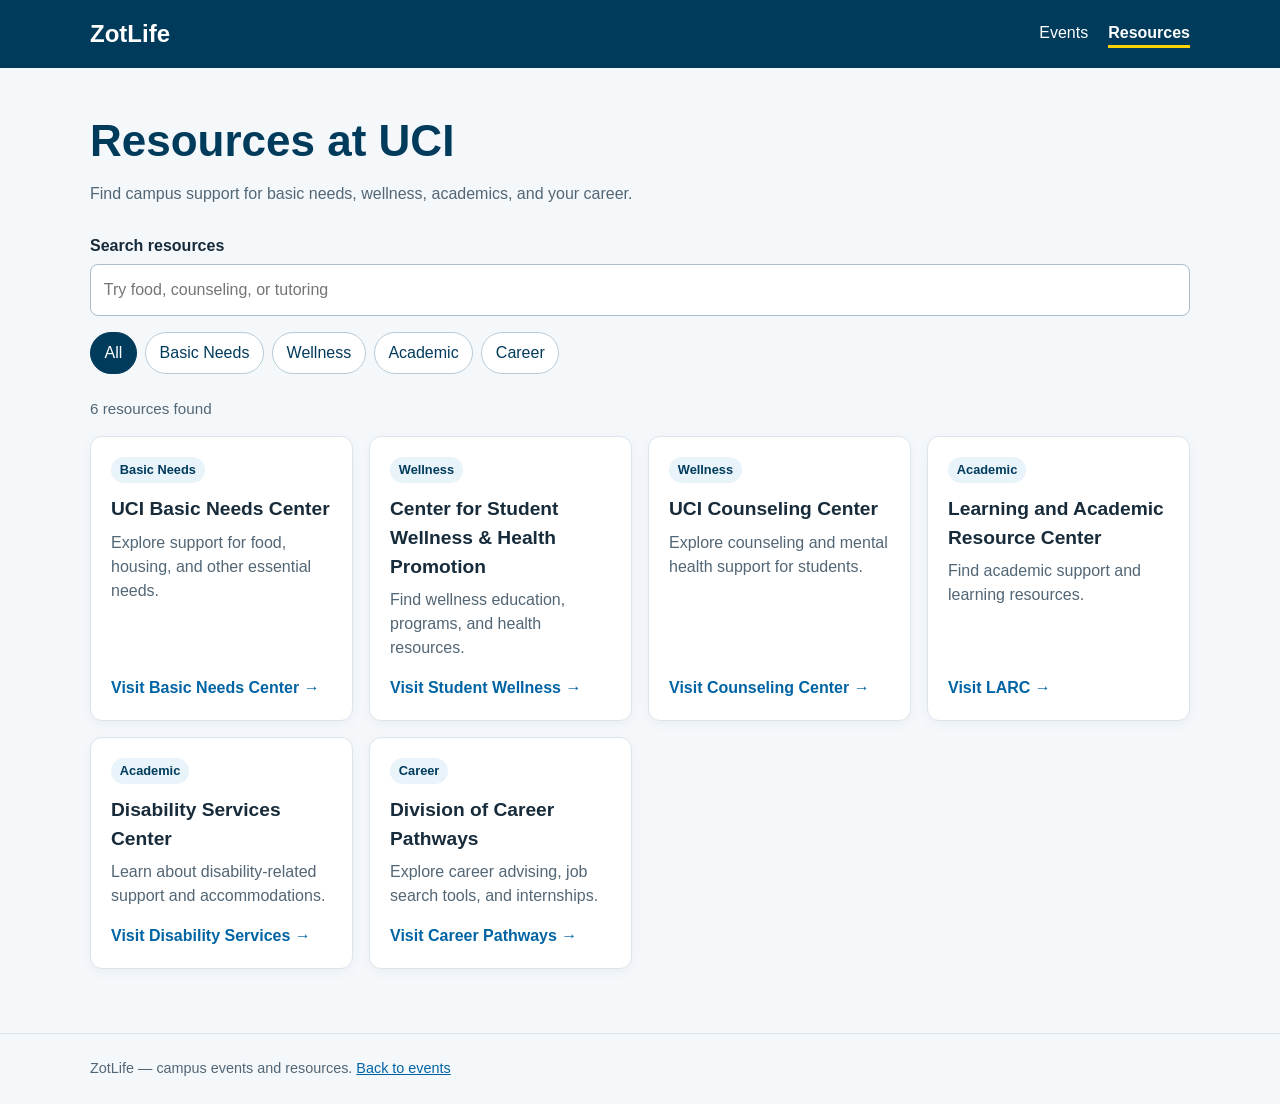
==== resources.html @ c1bf1858 "added a resource page html" ====
<!DOCTYPE html>
<html lang="en">
<head>
  <meta charset="UTF-8">
  <meta name="viewport" content="width=device-width, initial-scale=1.0">
  <title>Resources | ZotLife</title>

  <style>
    :root {
      --blue: #0064a4;
      --dark-blue: #003b5c;
      --gold: #ffd200;
      --background: #f5f8fb;
      --text: #172b3a;
      --muted: #526675;
      --border: #dce5eb;
      --white: #fff;
    }

    * {
      box-sizing: border-box;
    }

    body {
      margin: 0;
      font-family: Arial, Helvetica, sans-serif;
      color: var(--text);
      background: var(--background);
      line-height: 1.5;
    }

    a {
      color: var(--blue);
    }

    a:focus-visible,
    button:focus-visible,
    input:focus-visible {
      outline: 3px solid var(--gold);
      outline-offset: 3px;
    }

    .container {
      width: min(1100px, calc(100% - 2rem));
      margin: 0 auto;
    }

    header {
      background: var(--dark-blue);
      color: var(--white);
    }

    .header-content {
      display: flex;
      align-items: center;
      justify-content: space-between;
      gap: 1rem;
      padding: 1rem 0;
      flex-wrap: wrap;
    }

    .logo {
      color: var(--white);
      font-size: 1.5rem;
      font-weight: bold;
      text-decoration: none;
    }

    nav {
      display: flex;
      gap: 1.25rem;
    }

    nav a {
      color: var(--white);
      text-decoration: none;
    }

    nav a[aria-current="page"] {
      border-bottom: 3px solid var(--gold);
      font-weight: bold;
    }

    main {
      padding: 2.5rem 0 4rem;
    }

    h1 {
      margin: 0 0 0.5rem;
      color: var(--dark-blue);
      font-size: clamp(2rem, 5vw, 2.75rem);
    }

    .intro {
      max-width: 650px;
      margin: 0 0 1.75rem;
      color: var(--muted);
    }

    .search-label {
      display: block;
      margin-bottom: 0.4rem;
      font-weight: bold;
    }

    input[type="search"] {
      width: 100%;
      padding: 0.8rem;
      border: 1px solid #aabdc9;
      border-radius: 8px;
      background: var(--white);
      color: var(--text);
      font: inherit;
    }

    .filters {
      display: flex;
      flex-wrap: wrap;
      gap: 0.5rem;
      margin: 1rem 0 1.5rem;
    }

    .filter {
      padding: 0.5rem 0.85rem;
      border: 1px solid #b8cbd7;
      border-radius: 999px;
      background: var(--white);
      color: var(--dark-blue);
      font: inherit;
      cursor: pointer;
    }

    .filter[aria-pressed="true"] {
      border-color: var(--dark-blue);
      background: var(--dark-blue);
      color: var(--white);
    }

    .result-count {
      color: var(--muted);
      font-size: 0.95rem;
    }

    .cards {
      display: grid;
      grid-template-columns: repeat(auto-fit, minmax(min(100%, 260px), 1fr));
      gap: 1rem;
    }

    .card {
      display: flex;
      flex-direction: column;
      padding: 1.25rem;
      border: 1px solid var(--border);
      border-radius: 12px;
      background: var(--white);
      box-shadow: 0 3px 12px rgba(0, 59, 92, 0.05);
    }

    .card[hidden] {
      display: none;
    }

    .tag {
      align-self: flex-start;
      padding: 0.2rem 0.55rem;
      border-radius: 999px;
      background: #e8f3fa;
      color: var(--dark-blue);
      font-size: 0.8rem;
      font-weight: bold;
    }

    .card h2 {
      margin: 0.8rem 0 0.4rem;
      font-size: 1.2rem;
    }

    .card p {
      margin: 0 0 1rem;
      color: var(--muted);
    }

    .card a {
      margin-top: auto;
      font-weight: bold;
      text-decoration: none;
    }

    .card a:hover,
    nav a:hover {
      text-decoration: underline;
    }

    .empty {
      padding: 1.5rem;
      border: 1px dashed #b8cbd7;
      border-radius: 10px;
      color: var(--muted);
    }

    footer {
      padding: 1.5rem 0;
      border-top: 1px solid var(--border);
      color: var(--muted);
      font-size: 0.9rem;
    }
  </style>
</head>

<body>
  <header>
    <div class="container header-content">
      <!-- Change index.html if your main page has a different filename -->
      <a class="logo" href="index.html">ZotLife</a>

      <nav aria-label="Main navigation">
        <a href="index.html">Events</a>
        <a href="resources.html" aria-current="page">Resources</a>
      </nav>
    </div>
  </header>

  <main class="container">
    <h1>Resources at UCI</h1>
    <p class="intro">
      Find campus support for basic needs, wellness, academics, and your career.
    </p>

    <label class="search-label" for="resource-search">Search resources</label>
    <input
      id="resource-search"
      type="search"
      placeholder="Try food, counseling, or tutoring"
    >

    <div class="filters" role="group" aria-label="Filter resources by category">
      <button class="filter" type="button" data-filter="all" aria-pressed="true">
        All
      </button>
      <button class="filter" type="button" data-filter="basic-needs" aria-pressed="false">
        Basic Needs
      </button>
      <button class="filter" type="button" data-filter="wellness" aria-pressed="false">
        Wellness
      </button>
      <button class="filter" type="button" data-filter="academic" aria-pressed="false">
        Academic
      </button>
      <button class="filter" type="button" data-filter="career" aria-pressed="false">
        Career
      </button>
    </div>

    <p class="result-count" id="result-count" aria-live="polite"></p>

    <div class="cards" id="resource-list">
      <article
        class="card"
        data-category="basic-needs"
        data-keywords="food pantry housing financial assistance"
      >
        <span class="tag">Basic Needs</span>
        <h2>UCI Basic Needs Center</h2>
        <p>Explore support for food, housing, and other essential needs.</p>
        <a href="https://basicneeds.uci.edu/">Visit Basic Needs Center →</a>
      </article>

      <article
        class="card"
        data-category="wellness"
        data-keywords="health wellbeing workshops prevention"
      >
        <span class="tag">Wellness</span>
        <h2>Center for Student Wellness &amp; Health Promotion</h2>
        <p>Find wellness education, programs, and health resources.</p>
        <a href="https://studentwellness.uci.edu/">Visit Student Wellness →</a>
      </article>

      <article
        class="card"
        data-category="wellness"
        data-keywords="mental health therapy counseling support"
      >
        <span class="tag">Wellness</span>
        <h2>UCI Counseling Center</h2>
        <p>Explore counseling and mental health support for students.</p>
        <a href="https://counseling.uci.edu/">Visit Counseling Center →</a>
      </article>

      <article
        class="card"
        data-category="academic"
        data-keywords="tutoring study learning classes"
      >
        <span class="tag">Academic</span>
        <h2>Learning and Academic Resource Center</h2>
        <p>Find academic support and learning resources.</p>
        <a href="https://larc.uci.edu/">Visit LARC →</a>
      </article>

      <article
        class="card"
        data-category="academic"
        data-keywords="accessibility accommodations disability"
      >
        <span class="tag">Academic</span>
        <h2>Disability Services Center</h2>
        <p>Learn about disability-related support and accommodations.</p>
        <a href="https://dsc.uci.edu/">Visit Disability Services →</a>
      </article>

      <article
        class="card"
        data-category="career"
        data-keywords="jobs internships resumes career"
      >
        <span class="tag">Career</span>
        <h2>Division of Career Pathways</h2>
        <p>Explore career advising, job search tools, and internships.</p>
        <a href="https://career.uci.edu/">Visit Career Pathways →</a>
      </article>
    </div>

    <p class="empty" id="empty-message" hidden>
      No resources match your search. Try another keyword or category.
    </p>
  </main>

  <footer>
    <div class="container">
      ZotLife — campus events and resources.
      <a href="index.html">Back to events</a>
    </div>
  </footer>

  <script>
    const search = document.getElementById("resource-search");
    const filters = document.querySelectorAll(".filter");
    const cards = document.querySelectorAll(".card");
    const resultCount = document.getElementById("result-count");
    const emptyMessage = document.getElementById("empty-message");

    let selectedCategory = "all";

    function updateResources() {
      const query = search.value.trim().toLowerCase();
      let visibleCount = 0;

      cards.forEach((card) => {
        const matchesCategory =
          selectedCategory === "all" ||
          card.dataset.category === selectedCategory;

        const searchableText = (
          card.textContent + " " + card.dataset.keywords
        ).toLowerCase();

        const matchesSearch = searchableText.includes(query);
        const visible = matchesCategory && matchesSearch;

        card.hidden = !visible;
        if (visible) visibleCount++;
      });

      resultCount.textContent =
        visibleCount + (visibleCount === 1 ? " resource" : " resources") + " found";

      emptyMessage.hidden = visibleCount !== 0;
    }

    filters.forEach((button) => {
      button.addEventListener("click", () => {
        selectedCategory = button.dataset.filter;

        filters.forEach((filter) => {
          filter.setAttribute("aria-pressed", String(filter === button));
        });

        updateResources();
      });
    });

    search.addEventListener("input", updateResources);
    updateResources();
  </script>
</body>
</html>
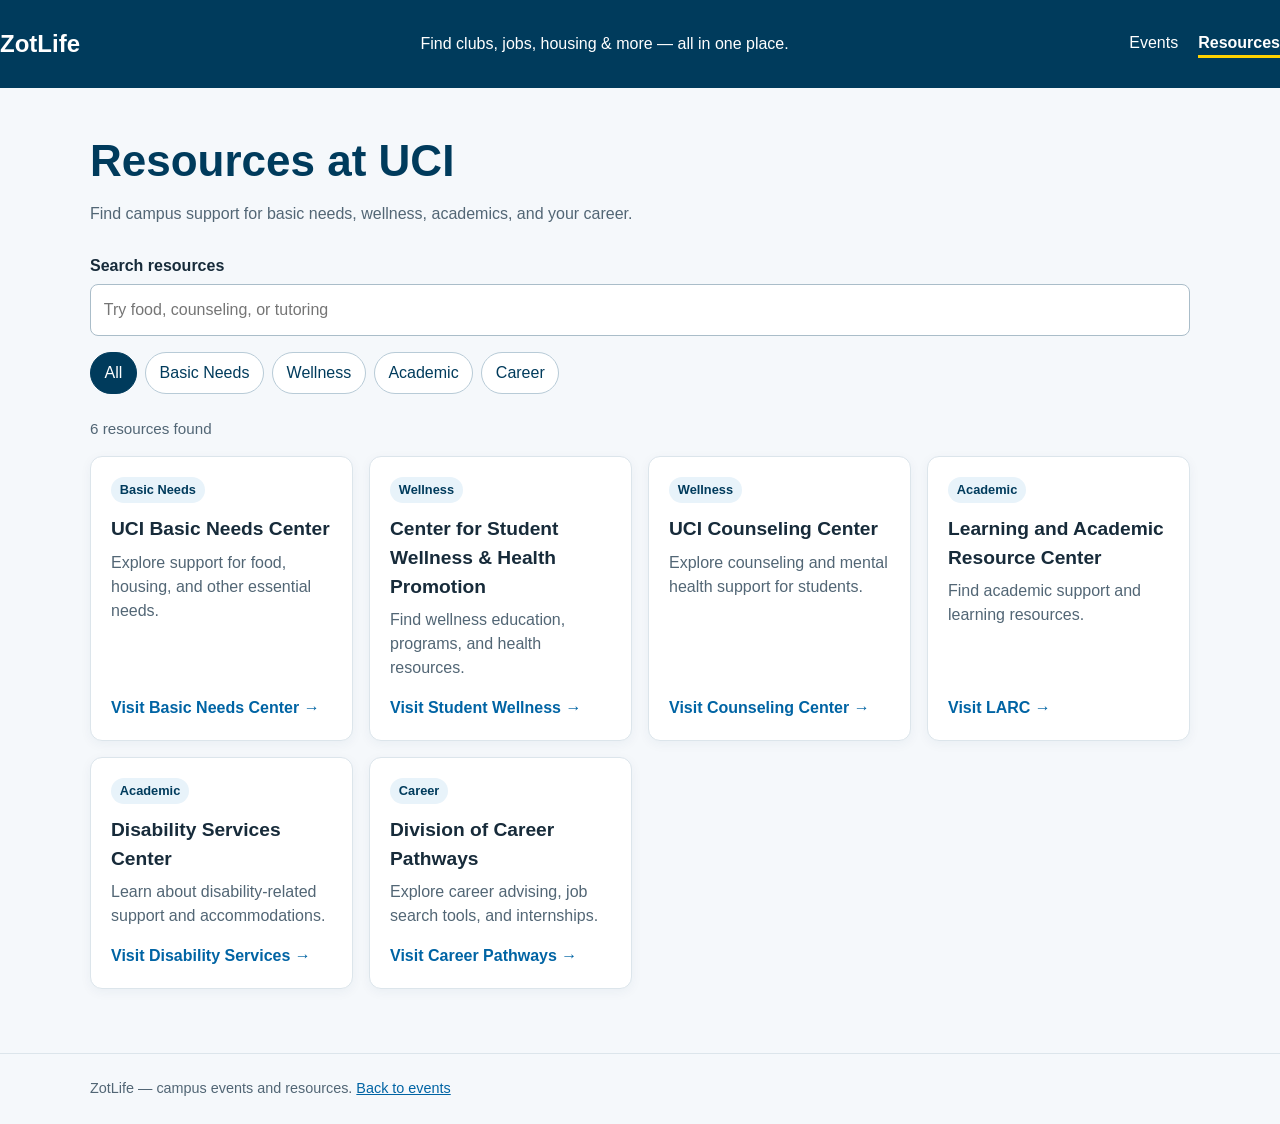
==== commit 3dc1521d: "added css to resources" ====
--- a/resources.html
+++ b/resources.html
@@ -210,17 +210,22 @@
 
 <body>
   <header>
-    <div class="container header-content">
-      <!-- Change index.html if your main page has a different filename -->
-      <a class="logo" href="index.html">ZotLife</a>
-
-      <nav aria-label="Main navigation">
-        <a href="index.html">Events</a>
-        <a href="resources.html" aria-current="page">Resources</a>
-      </nav>
-    </div>
+      <div class="header-content">
+    <a class="logo" href="campus_connect___mvp_prototype.html">
+      ZotLife
+    </a>
+
+    <p style="color:white;">
+      Find clubs, jobs, housing & more — all in one place.
+    </p>
+
+    <nav aria-label="Main navigation">
+      <a href="campus_connect___mvp_prototype.html">Events</a>
+      <a href="resources.html" aria-current="page">Resources</a>
+    </nav>
+  </div>
   </header>
-
+  
   <main class="container">
     <h1>Resources at UCI</h1>
     <p class="intro">
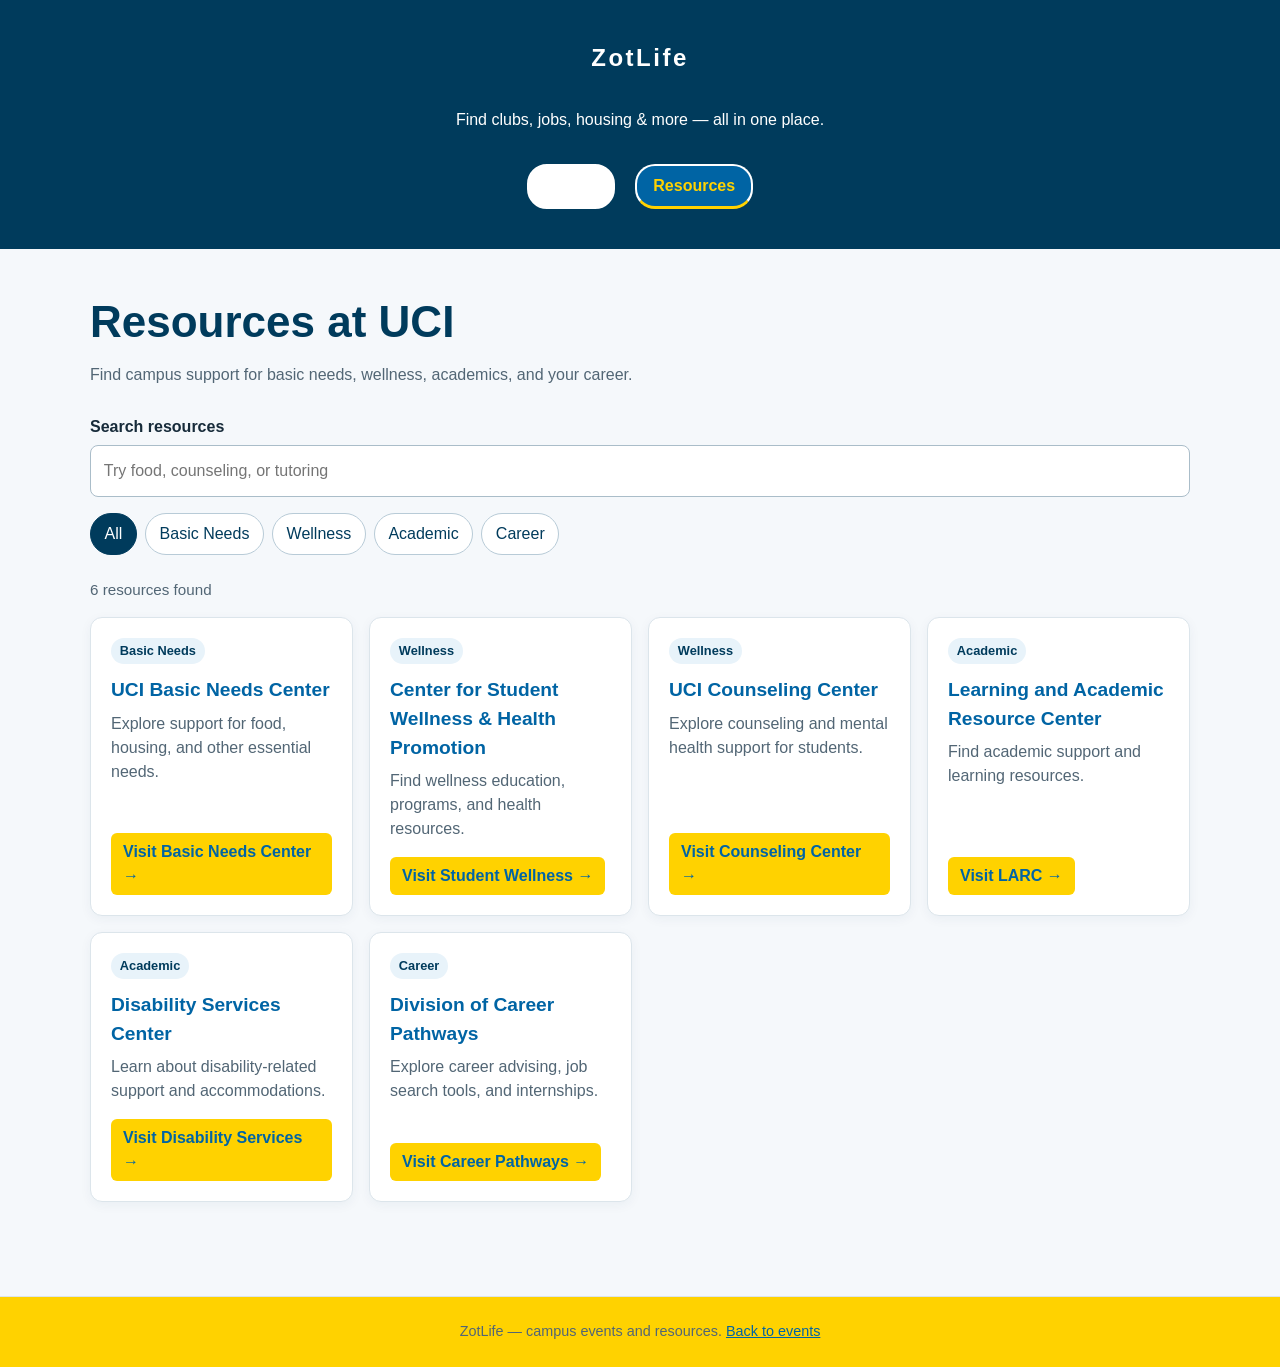
==== commit 4432adc1: "added css to resources" ====
--- a/resources.html
+++ b/resources.html
@@ -3,6 +3,7 @@
 <head>
   <meta charset="UTF-8">
   <meta name="viewport" content="width=device-width, initial-scale=1.0">
+  <link rel="stylesheet" href="resources.css">
   <title>Resources | ZotLife</title>
 
   <style>
@@ -225,7 +226,7 @@
     </nav>
   </div>
   </header>
-  
+
   <main class="container">
     <h1>Resources at UCI</h1>
     <p class="intro">
--- a/resources.css
+++ b/resources.css
@@ -0,0 +1,109 @@
+/* updating header */
+header {
+  background: #0064A4;
+  padding: 24px 20px;
+  text-align: center;
+}
+
+.logo {
+  color: #FFD200;
+  font-size: 2rem;
+  letter-spacing: 2.5px;
+  font-weight: 700;
+  text-decoration: none;
+}
+
+.header-content {
+  display: flex;
+  flex-direction: column;
+  gap: 12px;
+  align-items: center;
+}
+
+nav {
+  display: flex;
+  gap: 10px;
+  flex-wrap: wrap;
+}
+
+nav a {
+  padding: 8px 16px;
+  border-radius: 20px;
+  border: 2px solid white;
+  background: white;
+  color: #0064A4;
+  text-decoration: none;
+  font-weight: 600;
+}
+
+nav a[aria-current="page"] {
+  background: #0064A4;
+  color: #FFD200;
+  border-color: white;
+}
+
+/* updating resource cards */
+
+.card {
+  background: #ffffff;
+  border: 1px solid #dce5ec;
+  border-radius: 10px;
+  padding: 16px;
+  box-shadow: 0 2px 6px rgba(0,100,164,0.08);
+}
+
+.card h2 {
+  color: #0064A4;
+  font-size: 1.05rem;
+}
+
+.tag {
+  background: #0064A4;
+  color: #FFD200;
+  border-radius: 12px;
+  padding: 3px 10px;
+  font-size: 0.75rem;
+  font-weight: 700;
+}
+
+/* category filters */
+.filter {
+  padding: 8px 16px;
+  border-radius: 20px;
+  border: 2px solid #0064A4;
+  background: white;
+  color: #0064A4;
+  font-weight: 600;
+  cursor: pointer;
+}
+
+.filter[aria-pressed="true"] {
+  background: #0064A4;
+  color: #FFD200;
+}
+
+/* restyling source links */
+.card a {
+  display: inline-block;
+  margin-top: auto;
+  padding: 7px 12px;
+  background: #FFD200;
+  color: #0064A4;
+  font-weight: 700;
+  border-radius: 6px;
+  text-decoration: none;
+  width: fit-content;
+}
+
+.card a:hover {
+  background: #e6bd00;
+}
+
+/* footer */
+footer {
+  text-align: center;
+  padding: 20px;
+  color: #0064A4;
+  background: #FFD200;
+  margin-top: 30px;
+}
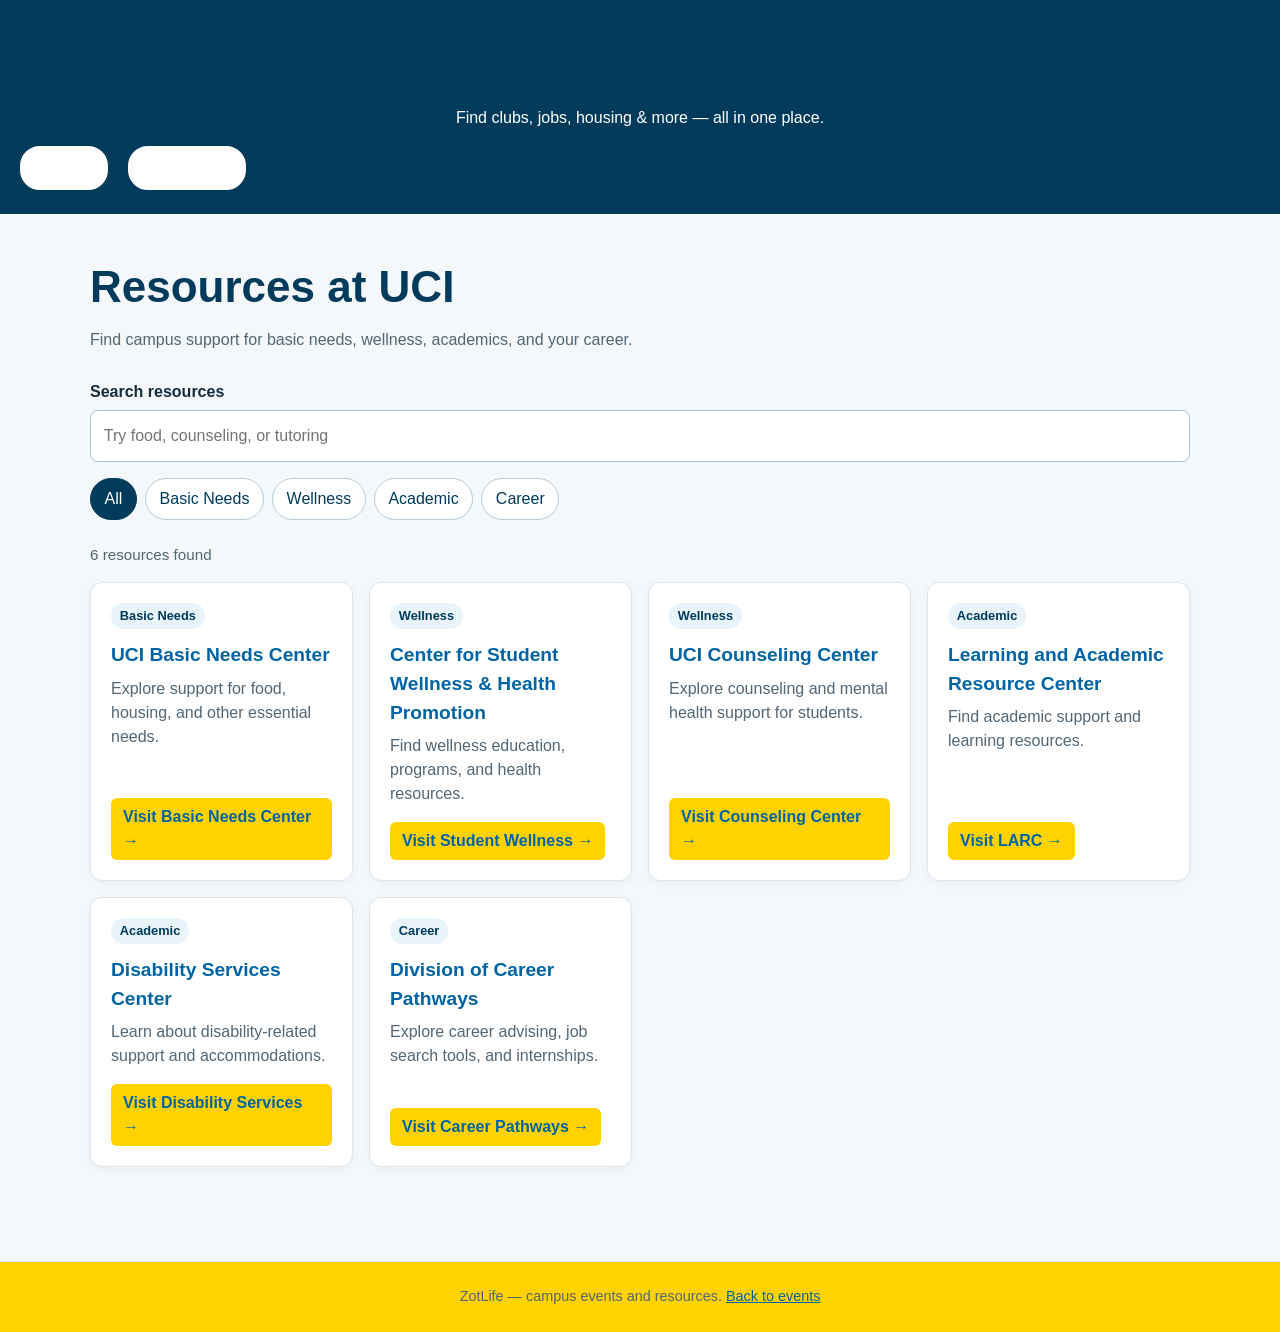
==== commit 58756dea: "updated header and footer" ====
--- a/resources.html
+++ b/resources.html
@@ -210,7 +210,16 @@
 </head>
 
 <body>
-  <header>
+    <header>
+        <h1>ZotLife</h1>
+        <p>Find clubs, jobs, housing & more — all in one place.</p>
+
+        <nav class="header-nav">
+            <a href="campus_connect___mvp_prototype.html">Events</a>
+            <a href="resources.html">Resources</a>
+        </nav>
+    </header>
+  <!-- <header>
       <div class="header-content">
     <a class="logo" href="campus_connect___mvp_prototype.html">
       ZotLife
@@ -225,7 +234,7 @@
       <a href="resources.html" aria-current="page">Resources</a>
     </nav>
   </div>
-  </header>
+  </header> -->
 
   <main class="container">
     <h1>Resources at UCI</h1>
@@ -336,7 +345,7 @@
   <footer>
     <div class="container">
       ZotLife — campus events and resources.
-      <a href="index.html">Back to events</a>
+      <a href="campus_connect___mvp_prototype.html">Back to events</a>
     </div>
   </footer>
 
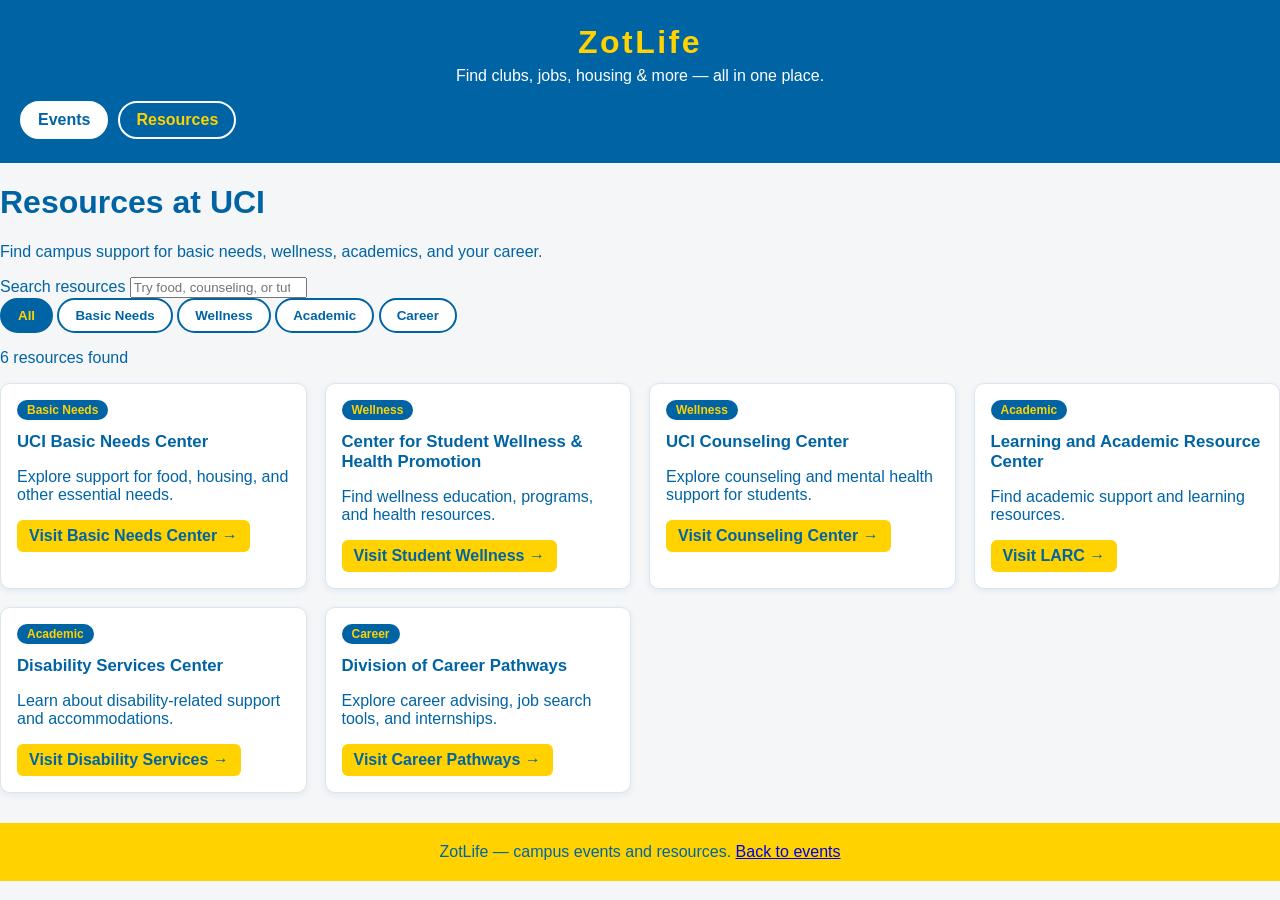
==== commit 1ccfbdaf: "updated resources page" ====
--- a/resources.html
+++ b/resources.html
@@ -6,7 +6,7 @@
   <link rel="stylesheet" href="resources.css">
   <title>Resources | ZotLife</title>
 
-  <style>
+  <!-- <style>
     :root {
       --blue: #0064a4;
       --dark-blue: #003b5c;
@@ -206,7 +206,7 @@
       color: var(--muted);
       font-size: 0.9rem;
     }
-  </style>
+  </style> -->
 </head>
 
 <body>
@@ -216,7 +216,8 @@
 
         <nav class="header-nav">
             <a href="campus_connect___mvp_prototype.html">Events</a>
-            <a href="resources.html">Resources</a>
+            <!-- <a href="resources.html">Resources</a> -->
+            <a href="resources.html" aria-current="page">Resources</a>
         </nav>
     </header>
   <!-- <header>
--- a/resources.css
+++ b/resources.css
@@ -1,4 +1,16 @@
 /* updating header */
+header h1 {
+  color: #FFD200;
+  font-size: 2rem;
+  letter-spacing: 2.5px;
+  font-weight: 700;
+  margin: 0;
+}
+
+header p {
+  color: white;
+  margin-top: 6px;
+}
 header {
   background: #0064A4;
   padding: 24px 20px;
@@ -42,7 +54,22 @@
   border-color: white;
 }
 
+/* body */
+
+body {
+  margin: 0;
+  font-family: -apple-system, BlinkMacSystemFont, "Segoe UI",
+               Roboto, Helvetica, Arial, sans-serif;
+  background: #f4f6f8;
+  color: #0064A4;
+}
+
 /* updating resource cards */
+.cards {
+  display: grid;
+  grid-template-columns: repeat(auto-fill, minmax(280px, 1fr));
+  gap: 18px;
+}
 
 .card {
   background: #ffffff;
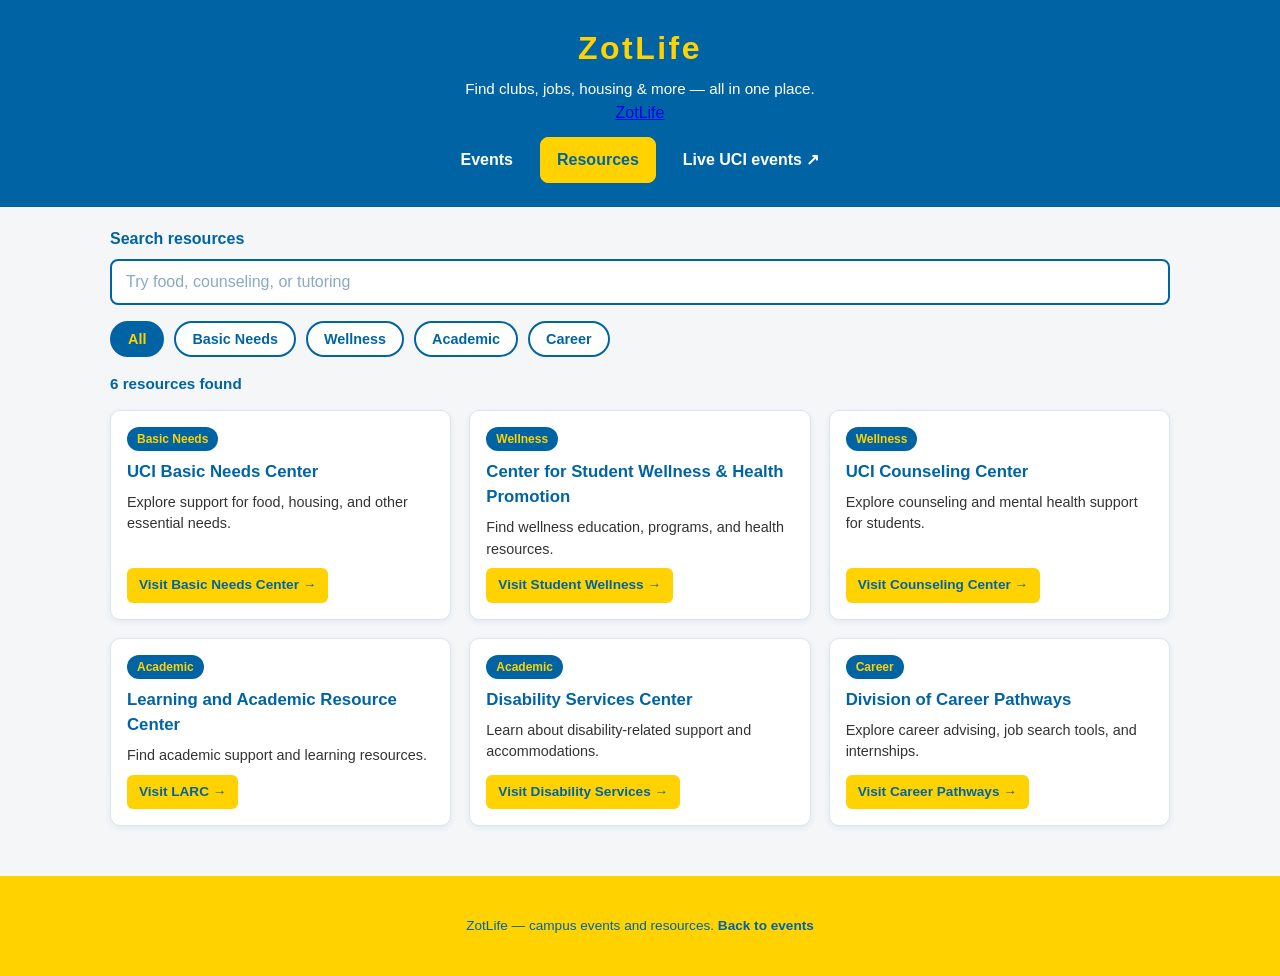
==== commit ad60f247: "adjusting resources page" ====
--- a/resources.html
+++ b/resources.html
@@ -214,10 +214,23 @@
         <h1>ZotLife</h1>
         <p>Find clubs, jobs, housing & more — all in one place.</p>
 
-        <nav class="header-nav">
+        <a href="campus_connect___mvp_prototype.html" class="brand">
+            ZotLife
+        </a>
+
+        <nav class="header-nav" aria-label="Main navigation">
             <a href="campus_connect___mvp_prototype.html">Events</a>
-            <!-- <a href="resources.html">Resources</a> -->
-            <a href="resources.html" aria-current="page">Resources</a>
+
+            <a href="resources.html" aria-current="page">
+            Resources
+            </a>
+
+            <a
+            href="https://campusgroups.uci.edu/events"
+            target="_blank"
+            rel="noopener noreferrer">
+            Live UCI events ↗
+            </a>
         </nav>
     </header>
   <!-- <header>
@@ -238,10 +251,10 @@
   </header> -->
 
   <main class="container">
-    <h1>Resources at UCI</h1>
+    <!-- <h1>Resources at UCI</h1>
     <p class="intro">
       Find campus support for basic needs, wellness, academics, and your career.
-    </p>
+    </p> -->
 
     <label class="search-label" for="resource-search">Search resources</label>
     <input
--- a/resources.css
+++ b/resources.css
@@ -1,70 +1,182 @@
-/* updating header */
+:root {
+  --uci-blue: #0064a4;
+  --uci-dark-blue: #003b5c;
+  --uci-gold: #ffd200;
+  --background: #f4f6f8;
+  --border: #dce5ec;
+  --text: #333333;
+  --muted: #476277;
+}
+
+* {
+  box-sizing: border-box;
+  margin: 0;
+  padding: 0;
+}
+
+body {
+  font-family: -apple-system, BlinkMacSystemFont, "Segoe UI", Roboto,
+    Helvetica, Arial, sans-serif;
+  background: var(--background);
+  color: var(--text);
+  line-height: 1.5;
+}
+
+/* ===================================
+   HEADER
+=================================== */
+
+header {
+  background: var(--uci-blue);
+  padding: 24px 20px;
+  text-align: center;
+}
+
 header h1 {
-  color: #FFD200;
+  color: var(--uci-gold);
   font-size: 2rem;
   letter-spacing: 2.5px;
   font-weight: 700;
-  margin: 0;
 }
 
 header p {
-  color: white;
+  color: #ffffff;
   margin-top: 6px;
-}
-header {
-  background: #0064A4;
-  padding: 24px 20px;
-  text-align: center;
-}
-
-.logo {
-  color: #FFD200;
+  font-size: 0.95rem;
+}
+
+/* Same nav style as events page */
+
+.header-nav {
+  display: flex;
+  flex-wrap: wrap;
+  justify-content: center;
+  gap: 10px;
+  margin-top: 12px;
+}
+
+.header-nav a {
+  display: inline-block;
+  padding: 10px 16px;
+  background: var(--uci-blue);
+  color: #ffffff;
+  border: 1px solid var(--uci-blue);
+  border-radius: 8px;
+  text-decoration: none;
+  font-weight: 600;
+}
+
+.header-nav a:hover {
+  background: var(--uci-dark-blue);
+}
+
+/* Active page */
+
+.header-nav a[aria-current="page"] {
+  background: var(--uci-gold);
+  color: var(--uci-blue);
+  border-color: var(--uci-gold);
+}
+
+/* ===================================
+   MAIN CONTENT
+=================================== */
+
+.container {
+  max-width: 1100px;
+  margin: 0 auto;
+  padding: 20px;
+}
+
+main h1 {
+  color: var(--uci-blue);
+  margin-bottom: 8px;
   font-size: 2rem;
-  letter-spacing: 2.5px;
-  font-weight: 700;
-  text-decoration: none;
-}
-
-.header-content {
+}
+
+.intro {
+  color: var(--muted);
+  margin-bottom: 20px;
+  max-width: 700px;
+}
+
+/* ===================================
+   SEARCH
+=================================== */
+
+.search-label {
+  display: block;
+  margin-bottom: 8px;
+  font-weight: 600;
+  color: var(--uci-blue);
+}
+
+input[type="search"] {
+  width: 100%;
+  padding: 12px 14px;
+  font-size: 1rem;
+  border: 2px solid var(--uci-blue);
+  border-radius: 8px;
+  background: white;
+  color: var(--uci-blue);
+}
+
+input[type="search"]::placeholder {
+  color: #8aa9c2;
+}
+
+input[type="search"]:focus {
+  outline: none;
+  border-color: var(--uci-blue);
+}
+
+/* ===================================
+   FILTER BUTTONS
+=================================== */
+
+.filters {
   display: flex;
-  flex-direction: column;
-  gap: 12px;
-  align-items: center;
-}
-
-nav {
-  display: flex;
+  flex-wrap: wrap;
   gap: 10px;
-  flex-wrap: wrap;
-}
-
-nav a {
+  margin: 16px 0;
+}
+
+.filter {
   padding: 8px 16px;
   border-radius: 20px;
-  border: 2px solid white;
+  border: 2px solid var(--uci-blue);
   background: white;
-  color: #0064A4;
-  text-decoration: none;
+  color: var(--uci-blue);
   font-weight: 600;
-}
-
-nav a[aria-current="page"] {
-  background: #0064A4;
-  color: #FFD200;
-  border-color: white;
-}
-
-/* body */
-
-body {
-  margin: 0;
-  font-family: -apple-system, BlinkMacSystemFont, "Segoe UI",
-               Roboto, Helvetica, Arial, sans-serif;
-  background: #f4f6f8;
-  color: #0064A4;
-}
-
-/* updating resource cards */
+  font-size: 0.9rem;
+  cursor: pointer;
+  transition: all 0.15s ease;
+}
+
+.filter:hover {
+  background: #e8f1f8;
+}
+
+.filter[aria-pressed="true"] {
+  background: var(--uci-blue);
+  color: var(--uci-gold);
+}
+
+/* ===================================
+   RESULT COUNT
+=================================== */
+
+.result-count {
+  margin: 14px 0;
+  color: var(--uci-blue);
+  font-size: 0.95rem;
+  font-weight: 600;
+}
+
+/* ===================================
+   RESOURCE CARDS
+=================================== */
+
 .cards {
   display: grid;
   grid-template-columns: repeat(auto-fill, minmax(280px, 1fr));
@@ -73,64 +185,140 @@
 
 .card {
   background: #ffffff;
-  border: 1px solid #dce5ec;
+  border: 1px solid var(--border);
   border-radius: 10px;
   padding: 16px;
-  box-shadow: 0 2px 6px rgba(0,100,164,0.08);
+  box-shadow: 0 2px 6px rgba(0, 100, 164, 0.08);
+
+  display: flex;
+  flex-direction: column;
+  gap: 8px;
+}
+
+.card[hidden] {
+  display: none;
 }
 
 .card h2 {
-  color: #0064A4;
   font-size: 1.05rem;
-}
+  color: var(--uci-blue);
+  font-weight: 700;
+}
+
+.card p {
+  font-size: 0.9rem;
+  color: var(--text);
+  flex-grow: 1;
+}
+
+/* ===================================
+   TAGS
+=================================== */
 
 .tag {
-  background: #0064A4;
-  color: #FFD200;
+  display: inline-block;
+  width: fit-content;
+
+  padding: 3px 10px;
   border-radius: 12px;
-  padding: 3px 10px;
+
   font-size: 0.75rem;
   font-weight: 700;
-}
-
-/* category filters */
-.filter {
-  padding: 8px 16px;
-  border-radius: 20px;
-  border: 2px solid #0064A4;
-  background: white;
-  color: #0064A4;
-  font-weight: 600;
-  cursor: pointer;
-}
-
-.filter[aria-pressed="true"] {
-  background: #0064A4;
-  color: #FFD200;
-}
-
-/* restyling source links */
+
+  background: var(--uci-blue);
+  color: var(--uci-gold);
+}
+
+/* ===================================
+   CTA BUTTONS
+=================================== */
+
 .card a {
   display: inline-block;
+  width: fit-content;
+
   margin-top: auto;
   padding: 7px 12px;
-  background: #FFD200;
-  color: #0064A4;
-  font-weight: 700;
+
+  background: var(--uci-gold);
+  color: var(--uci-blue);
+
   border-radius: 6px;
   text-decoration: none;
-  width: fit-content;
+  font-weight: 700;
+  font-size: 0.85rem;
 }
 
 .card a:hover {
   background: #e6bd00;
 }
 
-/* footer */
+/* ===================================
+   EMPTY STATE
+=================================== */
+
+.empty {
+  text-align: center;
+
+  margin-top: 24px;
+  padding: 40px 20px;
+
+  background: #ffffff;
+  color: var(--uci-blue);
+
+  border: 1px dashed #b9d2e4;
+  border-radius: 10px;
+}
+
+/* ===================================
+   ACCESSIBILITY
+=================================== */
+
+a:focus-visible,
+button:focus-visible,
+input:focus-visible {
+  outline: 3px solid var(--uci-gold);
+  outline-offset: 3px;
+}
+
+/* ===================================
+   FOOTER
+=================================== */
+
 footer {
   text-align: center;
   padding: 20px;
-  color: #0064A4;
-  background: #FFD200;
+  background: var(--uci-gold);
+  color: var(--uci-blue);
+  font-size: 0.85rem;
   margin-top: 30px;
+}
+
+footer a {
+  color: var(--uci-blue);
+  font-weight: 700;
+  text-decoration: none;
+}
+
+footer a:hover {
+  text-decoration: underline;
+}
+
+/* ===================================
+   MOBILE
+=================================== */
+
+@media (max-width: 600px) {
+  header h1 {
+    font-size: 1.6rem;
+  }
+
+  .cards {
+    grid-template-columns: 1fr;
+  }
+
+  .header-nav {
+    flex-direction: column;
+    align-items: center;
+  }
 }
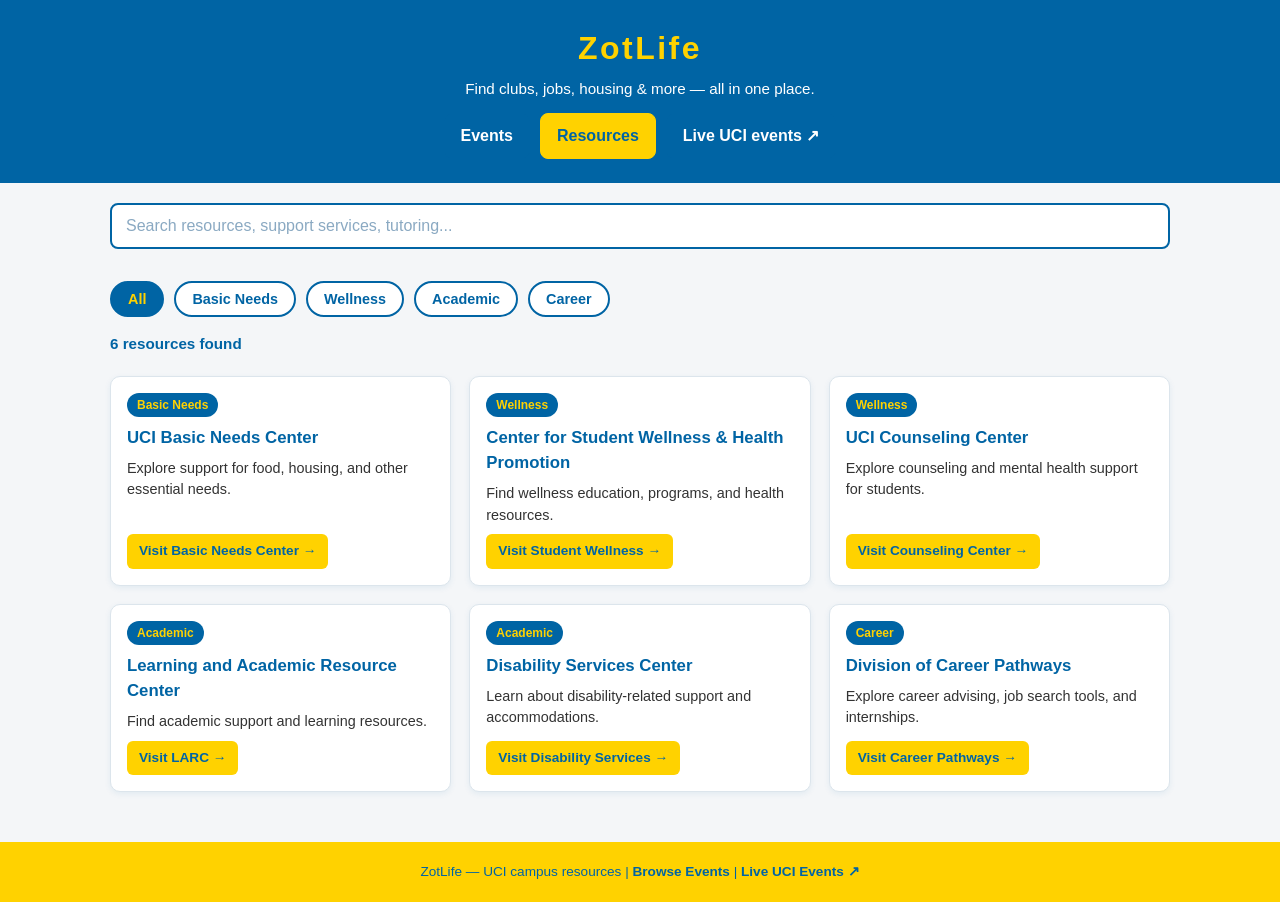
==== commit 6bbdaeca: "cant figure out why the nav bars are different" ====
--- a/resources.html
+++ b/resources.html
@@ -5,413 +5,315 @@
   <meta name="viewport" content="width=device-width, initial-scale=1.0">
   <link rel="stylesheet" href="resources.css">
   <title>Resources | ZotLife</title>
-
-  <!-- <style>
-    :root {
-      --blue: #0064a4;
-      --dark-blue: #003b5c;
-      --gold: #ffd200;
-      --background: #f5f8fb;
-      --text: #172b3a;
-      --muted: #526675;
-      --border: #dce5eb;
-      --white: #fff;
-    }
-
-    * {
-      box-sizing: border-box;
-    }
-
-    body {
-      margin: 0;
-      font-family: Arial, Helvetica, sans-serif;
-      color: var(--text);
-      background: var(--background);
-      line-height: 1.5;
-    }
-
-    a {
-      color: var(--blue);
-    }
-
-    a:focus-visible,
-    button:focus-visible,
-    input:focus-visible {
-      outline: 3px solid var(--gold);
-      outline-offset: 3px;
-    }
-
-    .container {
-      width: min(1100px, calc(100% - 2rem));
-      margin: 0 auto;
-    }
-
-    header {
-      background: var(--dark-blue);
-      color: var(--white);
-    }
-
-    .header-content {
-      display: flex;
-      align-items: center;
-      justify-content: space-between;
-      gap: 1rem;
-      padding: 1rem 0;
-      flex-wrap: wrap;
-    }
-
-    .logo {
-      color: var(--white);
-      font-size: 1.5rem;
-      font-weight: bold;
-      text-decoration: none;
-    }
-
-    nav {
-      display: flex;
-      gap: 1.25rem;
-    }
-
-    nav a {
-      color: var(--white);
-      text-decoration: none;
-    }
-
-    nav a[aria-current="page"] {
-      border-bottom: 3px solid var(--gold);
-      font-weight: bold;
-    }
-
-    main {
-      padding: 2.5rem 0 4rem;
-    }
-
-    h1 {
-      margin: 0 0 0.5rem;
-      color: var(--dark-blue);
-      font-size: clamp(2rem, 5vw, 2.75rem);
-    }
-
-    .intro {
-      max-width: 650px;
-      margin: 0 0 1.75rem;
-      color: var(--muted);
-    }
-
-    .search-label {
-      display: block;
-      margin-bottom: 0.4rem;
-      font-weight: bold;
-    }
-
-    input[type="search"] {
-      width: 100%;
-      padding: 0.8rem;
-      border: 1px solid #aabdc9;
-      border-radius: 8px;
-      background: var(--white);
-      color: var(--text);
-      font: inherit;
-    }
-
-    .filters {
-      display: flex;
-      flex-wrap: wrap;
-      gap: 0.5rem;
-      margin: 1rem 0 1.5rem;
-    }
-
-    .filter {
-      padding: 0.5rem 0.85rem;
-      border: 1px solid #b8cbd7;
-      border-radius: 999px;
-      background: var(--white);
-      color: var(--dark-blue);
-      font: inherit;
-      cursor: pointer;
-    }
-
-    .filter[aria-pressed="true"] {
-      border-color: var(--dark-blue);
-      background: var(--dark-blue);
-      color: var(--white);
-    }
-
-    .result-count {
-      color: var(--muted);
-      font-size: 0.95rem;
-    }
-
-    .cards {
-      display: grid;
-      grid-template-columns: repeat(auto-fit, minmax(min(100%, 260px), 1fr));
-      gap: 1rem;
-    }
-
-    .card {
-      display: flex;
-      flex-direction: column;
-      padding: 1.25rem;
-      border: 1px solid var(--border);
-      border-radius: 12px;
-      background: var(--white);
-      box-shadow: 0 3px 12px rgba(0, 59, 92, 0.05);
-    }
-
-    .card[hidden] {
-      display: none;
-    }
-
-    .tag {
-      align-self: flex-start;
-      padding: 0.2rem 0.55rem;
-      border-radius: 999px;
-      background: #e8f3fa;
-      color: var(--dark-blue);
-      font-size: 0.8rem;
-      font-weight: bold;
-    }
-
-    .card h2 {
-      margin: 0.8rem 0 0.4rem;
-      font-size: 1.2rem;
-    }
-
-    .card p {
-      margin: 0 0 1rem;
-      color: var(--muted);
-    }
-
-    .card a {
-      margin-top: auto;
-      font-weight: bold;
-      text-decoration: none;
-    }
-
-    .card a:hover,
-    nav a:hover {
-      text-decoration: underline;
-    }
-
-    .empty {
-      padding: 1.5rem;
-      border: 1px dashed #b8cbd7;
-      border-radius: 10px;
-      color: var(--muted);
-    }
-
-    footer {
-      padding: 1.5rem 0;
-      border-top: 1px solid var(--border);
-      color: var(--muted);
-      font-size: 0.9rem;
-    }
-  </style> -->
 </head>
 
 <body>
-    <header>
-        <h1>ZotLife</h1>
-        <p>Find clubs, jobs, housing & more — all in one place.</p>
-
-        <a href="campus_connect___mvp_prototype.html" class="brand">
-            ZotLife
-        </a>
-
-        <nav class="header-nav" aria-label="Main navigation">
-            <a href="campus_connect___mvp_prototype.html">Events</a>
-
-            <a href="resources.html" aria-current="page">
-            Resources
-            </a>
-
-            <a
-            href="https://campusgroups.uci.edu/events"
-            target="_blank"
-            rel="noopener noreferrer">
-            Live UCI events ↗
-            </a>
-        </nav>
-    </header>
-  <!-- <header>
-      <div class="header-content">
-    <a class="logo" href="campus_connect___mvp_prototype.html">
-      ZotLife
-    </a>
-
-    <p style="color:white;">
-      Find clubs, jobs, housing & more — all in one place.
-    </p>
-
-    <nav aria-label="Main navigation">
-      <a href="campus_connect___mvp_prototype.html">Events</a>
-      <a href="resources.html" aria-current="page">Resources</a>
-    </nav>
-  </div>
-  </header> -->
-
-  <main class="container">
-    <!-- <h1>Resources at UCI</h1>
-    <p class="intro">
-      Find campus support for basic needs, wellness, academics, and your career.
-    </p> -->
-
-    <label class="search-label" for="resource-search">Search resources</label>
+
+<header>
+  <h1>ZotLife</h1>
+  <p>Find clubs, jobs, housing & more — all in one place.</p>
+
+  <nav class="header-nav" aria-label="Main navigation">
+    <a href="campus_connect___mvp_prototype.html">
+      Events
+    </a>
+
+    <a href="resources.html" aria-current="page">
+      Resources
+    </a>
+
+    <a
+      href="https://campusgroups.uci.edu/events"
+      target="_blank"
+      rel="noopener noreferrer">
+      Live UCI events ↗
+    </a>
+  </nav>
+</header>
+
+<main>
+
+  <section id="controls">
+
     <input
       id="resource-search"
       type="search"
-      placeholder="Try food, counseling, or tutoring"
+      aria-label="Search resources"
+      placeholder="Search resources, support services, tutoring..."
     >
 
-    <div class="filters" role="group" aria-label="Filter resources by category">
-      <button class="filter" type="button" data-filter="all" aria-pressed="true">
+    <div
+      class="filters"
+      role="group"
+      aria-label="Filter resources by category"
+    >
+
+      <button
+        class="filter"
+        type="button"
+        data-filter="all"
+        aria-pressed="true">
         All
       </button>
-      <button class="filter" type="button" data-filter="basic-needs" aria-pressed="false">
+
+      <button
+        class="filter"
+        type="button"
+        data-filter="basic-needs"
+        aria-pressed="false">
         Basic Needs
       </button>
-      <button class="filter" type="button" data-filter="wellness" aria-pressed="false">
+
+      <button
+        class="filter"
+        type="button"
+        data-filter="wellness"
+        aria-pressed="false">
         Wellness
       </button>
-      <button class="filter" type="button" data-filter="academic" aria-pressed="false">
+
+      <button
+        class="filter"
+        type="button"
+        data-filter="academic"
+        aria-pressed="false">
         Academic
       </button>
-      <button class="filter" type="button" data-filter="career" aria-pressed="false">
+
+      <button
+        class="filter"
+        type="button"
+        data-filter="career"
+        aria-pressed="false">
         Career
       </button>
+
     </div>
 
-    <p class="result-count" id="result-count" aria-live="polite"></p>
-
-    <div class="cards" id="resource-list">
-      <article
-        class="card"
-        data-category="basic-needs"
-        data-keywords="food pantry housing financial assistance"
-      >
-        <span class="tag">Basic Needs</span>
-        <h2>UCI Basic Needs Center</h2>
-        <p>Explore support for food, housing, and other essential needs.</p>
-        <a href="https://basicneeds.uci.edu/">Visit Basic Needs Center →</a>
-      </article>
-
-      <article
-        class="card"
-        data-category="wellness"
-        data-keywords="health wellbeing workshops prevention"
-      >
-        <span class="tag">Wellness</span>
-        <h2>Center for Student Wellness &amp; Health Promotion</h2>
-        <p>Find wellness education, programs, and health resources.</p>
-        <a href="https://studentwellness.uci.edu/">Visit Student Wellness →</a>
-      </article>
-
-      <article
-        class="card"
-        data-category="wellness"
-        data-keywords="mental health therapy counseling support"
-      >
-        <span class="tag">Wellness</span>
-        <h2>UCI Counseling Center</h2>
-        <p>Explore counseling and mental health support for students.</p>
-        <a href="https://counseling.uci.edu/">Visit Counseling Center →</a>
-      </article>
-
-      <article
-        class="card"
-        data-category="academic"
-        data-keywords="tutoring study learning classes"
-      >
-        <span class="tag">Academic</span>
-        <h2>Learning and Academic Resource Center</h2>
-        <p>Find academic support and learning resources.</p>
-        <a href="https://larc.uci.edu/">Visit LARC →</a>
-      </article>
-
-      <article
-        class="card"
-        data-category="academic"
-        data-keywords="accessibility accommodations disability"
-      >
-        <span class="tag">Academic</span>
-        <h2>Disability Services Center</h2>
-        <p>Learn about disability-related support and accommodations.</p>
-        <a href="https://dsc.uci.edu/">Visit Disability Services →</a>
-      </article>
-
-      <article
-        class="card"
-        data-category="career"
-        data-keywords="jobs internships resumes career"
-      >
-        <span class="tag">Career</span>
-        <h2>Division of Career Pathways</h2>
-        <p>Explore career advising, job search tools, and internships.</p>
-        <a href="https://career.uci.edu/">Visit Career Pathways →</a>
-      </article>
-    </div>
-
-    <p class="empty" id="empty-message" hidden>
-      No resources match your search. Try another keyword or category.
+    <p
+      class="result-count"
+      id="result-count"
+      aria-live="polite">
     </p>
-  </main>
-
-  <footer>
-    <div class="container">
-      ZotLife — campus events and resources.
-      <a href="campus_connect___mvp_prototype.html">Back to events</a>
-    </div>
-  </footer>
-
-  <script>
-    const search = document.getElementById("resource-search");
-    const filters = document.querySelectorAll(".filter");
-    const cards = document.querySelectorAll(".card");
-    const resultCount = document.getElementById("result-count");
-    const emptyMessage = document.getElementById("empty-message");
-
-    let selectedCategory = "all";
-
-    function updateResources() {
-      const query = search.value.trim().toLowerCase();
-      let visibleCount = 0;
-
-      cards.forEach((card) => {
-        const matchesCategory =
-          selectedCategory === "all" ||
-          card.dataset.category === selectedCategory;
-
-        const searchableText = (
-          card.textContent + " " + card.dataset.keywords
-        ).toLowerCase();
-
-        const matchesSearch = searchableText.includes(query);
-        const visible = matchesCategory && matchesSearch;
-
-        card.hidden = !visible;
-        if (visible) visibleCount++;
-      });
-
-      resultCount.textContent =
-        visibleCount + (visibleCount === 1 ? " resource" : " resources") + " found";
-
-      emptyMessage.hidden = visibleCount !== 0;
+
+  </section>
+
+  <section
+    class="cards"
+    id="resource-list">
+
+    <article
+      class="card"
+      data-category="basic-needs"
+      data-keywords="food pantry housing financial assistance">
+
+      <span class="tag">Basic Needs</span>
+
+      <h2>UCI Basic Needs Center</h2>
+
+      <p>
+        Explore support for food, housing, and other essential needs.
+      </p>
+
+      <a href="https://basicneeds.uci.edu/">
+        Visit Basic Needs Center →
+      </a>
+
+    </article>
+
+    <article
+      class="card"
+      data-category="wellness"
+      data-keywords="health wellbeing workshops prevention">
+
+      <span class="tag">Wellness</span>
+
+      <h2>Center for Student Wellness & Health Promotion</h2>
+
+      <p>
+        Find wellness education, programs, and health resources.
+      </p>
+
+      <a href="https://studentwellness.uci.edu/">
+        Visit Student Wellness →
+      </a>
+
+    </article>
+
+    <article
+      class="card"
+      data-category="wellness"
+      data-keywords="mental health therapy counseling support">
+
+      <span class="tag">Wellness</span>
+
+      <h2>UCI Counseling Center</h2>
+
+      <p>
+        Explore counseling and mental health support for students.
+      </p>
+
+      <a href="https://counseling.uci.edu/">
+        Visit Counseling Center →
+      </a>
+
+    </article>
+
+    <article
+      class="card"
+      data-category="academic"
+      data-keywords="tutoring study learning classes">
+
+      <span class="tag">Academic</span>
+
+      <h2>Learning and Academic Resource Center</h2>
+
+      <p>
+        Find academic support and learning resources.
+      </p>
+
+      <a href="https://larc.uci.edu/">
+        Visit LARC →
+      </a>
+
+    </article>
+
+    <article
+      class="card"
+      data-category="academic"
+      data-keywords="accessibility accommodations disability">
+
+      <span class="tag">Academic</span>
+
+      <h2>Disability Services Center</h2>
+
+      <p>
+        Learn about disability-related support and accommodations.
+      </p>
+
+      <a href="https://dsc.uci.edu/">
+        Visit Disability Services →
+      </a>
+
+    </article>
+
+    <article
+      class="card"
+      data-category="career"
+      data-keywords="jobs internships resumes career">
+
+      <span class="tag">Career</span>
+
+      <h2>Division of Career Pathways</h2>
+
+      <p>
+        Explore career advising, job search tools, and internships.
+      </p>
+
+      <a href="https://career.uci.edu/">
+        Visit Career Pathways →
+      </a>
+
+    </article>
+
+  </section>
+
+  <div
+    class="empty"
+    id="empty-message"
+    hidden>
+    No resources match your search. Try another keyword or category.
+  </div>
+
+</main>
+
+<footer>
+  <p>
+    ZotLife — UCI campus resources |
+    <a href="campus_connect___mvp_prototype.html">
+      Browse Events
+    </a>
+    |
+    <a
+      href="https://campusgroups.uci.edu/events"
+      target="_blank"
+      rel="noopener noreferrer">
+      Live UCI Events ↗
+    </a>
+  </p>
+</footer>
+
+<script>
+const search = document.getElementById("resource-search");
+const filters = document.querySelectorAll(".filter");
+const cards = document.querySelectorAll(".card");
+const resultCount = document.getElementById("result-count");
+const emptyMessage = document.getElementById("empty-message");
+
+let selectedCategory = "all";
+
+function updateResources() {
+  const query = search.value.trim().toLowerCase();
+
+  let visibleCount = 0;
+
+  cards.forEach((card) => {
+    const matchesCategory =
+      selectedCategory === "all" ||
+      card.dataset.category === selectedCategory;
+
+    const searchableText =
+      (card.textContent + " " + card.dataset.keywords)
+        .toLowerCase();
+
+    const matchesSearch =
+      searchableText.includes(query);
+
+    const visible =
+      matchesCategory && matchesSearch;
+
+    card.hidden = !visible;
+
+    if (visible) {
+      visibleCount++;
     }
-
-    filters.forEach((button) => {
-      button.addEventListener("click", () => {
-        selectedCategory = button.dataset.filter;
-
-        filters.forEach((filter) => {
-          filter.setAttribute("aria-pressed", String(filter === button));
-        });
-
-        updateResources();
-      });
+  });
+
+  resultCount.textContent =
+    visibleCount +
+    (visibleCount === 1
+      ? " resource found"
+      : " resources found");
+
+  emptyMessage.hidden =
+    visibleCount !== 0;
+}
+
+filters.forEach((button) => {
+
+  button.addEventListener("click", () => {
+
+    selectedCategory =
+      button.dataset.filter;
+
+    filters.forEach((filter) => {
+      filter.setAttribute(
+        "aria-pressed",
+        String(filter === button)
+      );
     });
 
-    search.addEventListener("input", updateResources);
     updateResources();
-  </script>
+  });
+});
+
+search.addEventListener(
+  "input",
+  updateResources
+);
+
+updateResources();
+</script>
+
 </body>
 </html>
--- a/resources.css
+++ b/resources.css
@@ -1,3 +1,27 @@
+main {
+  max-width: 1100px;
+  margin: 0 auto;
+  padding: 20px;
+}
+
+#controls {
+  margin-bottom: 20px;
+}
+
+#resource-search {
+  width: 100%;
+  padding: 12px 14px;
+  font-size: 1rem;
+  border: 2px solid #0064A4;
+  border-radius: 8px;
+  margin-bottom: 16px;
+  color: #0064A4;
+}
+
+#resource-search::placeholder {
+  color: #8aa9c2;
+}
+
 :root {
   --uci-blue: #0064a4;
   --uci-dark-blue: #003b5c;
